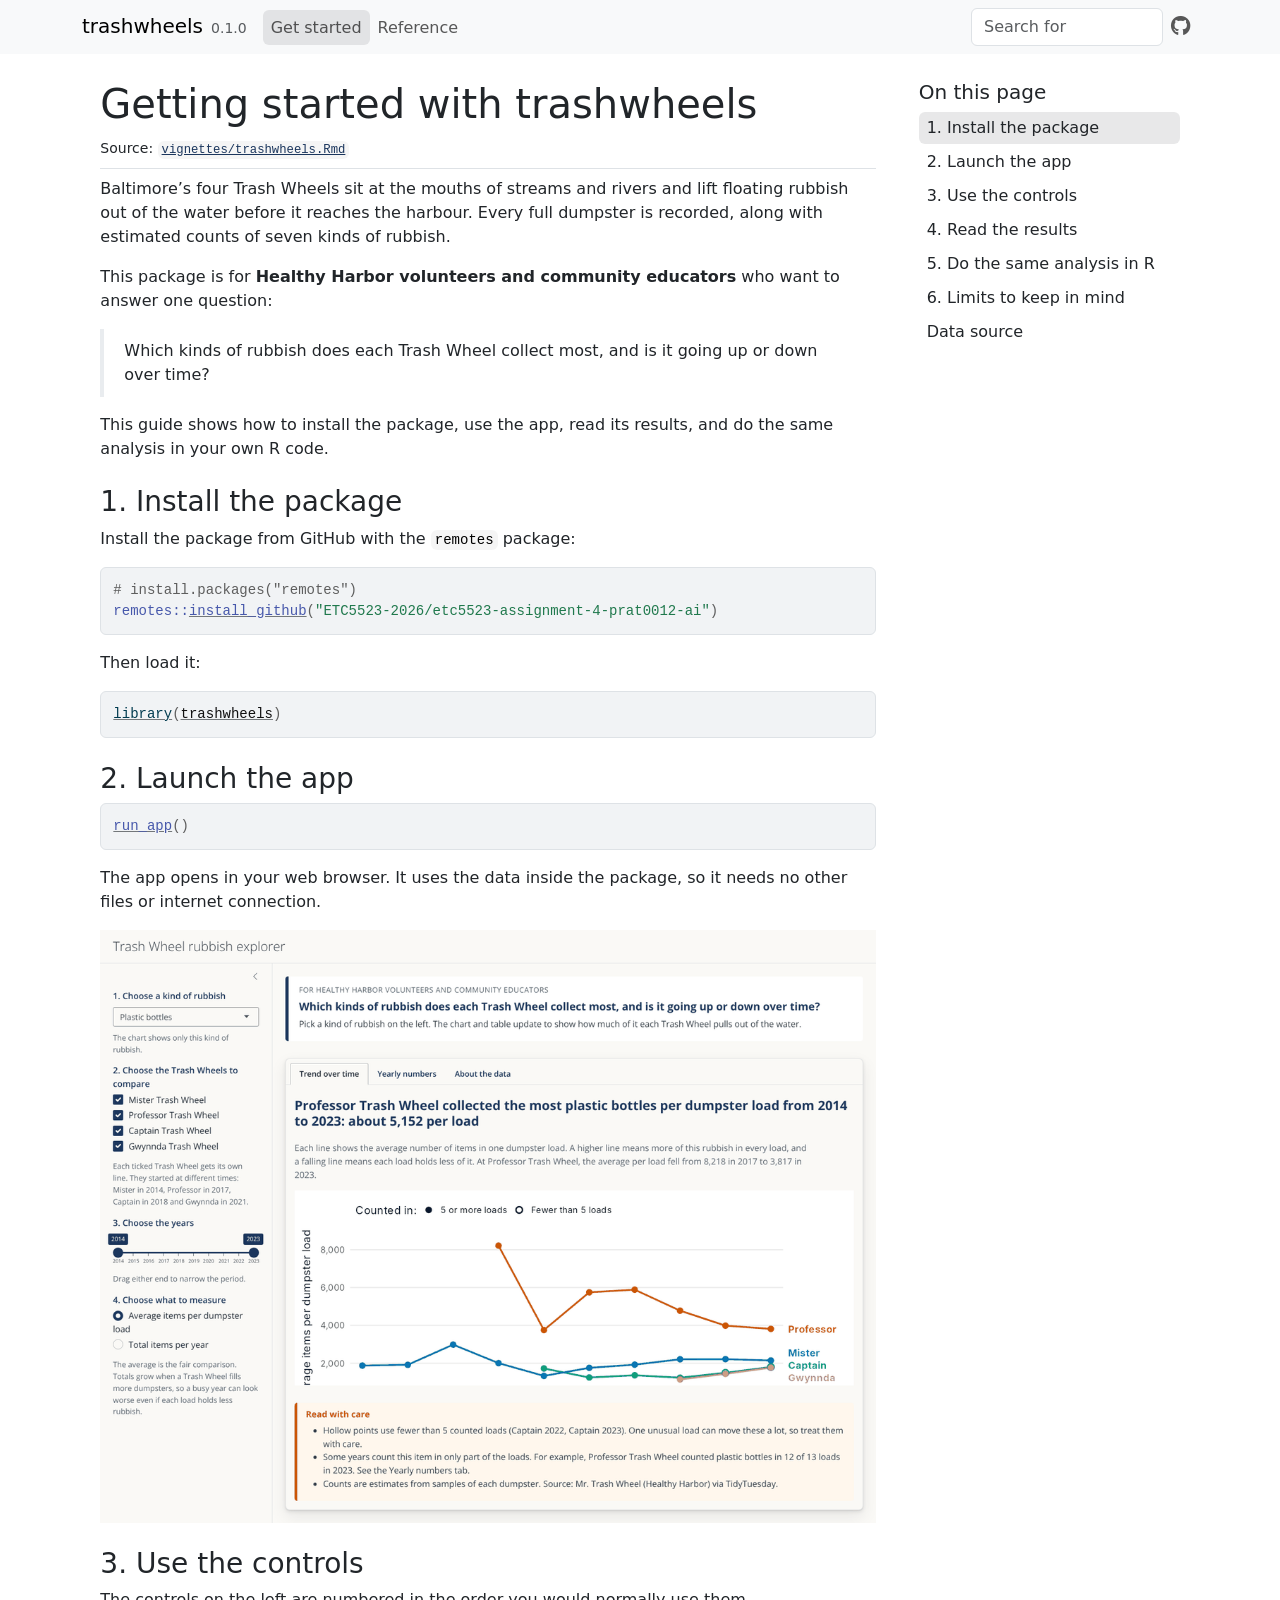
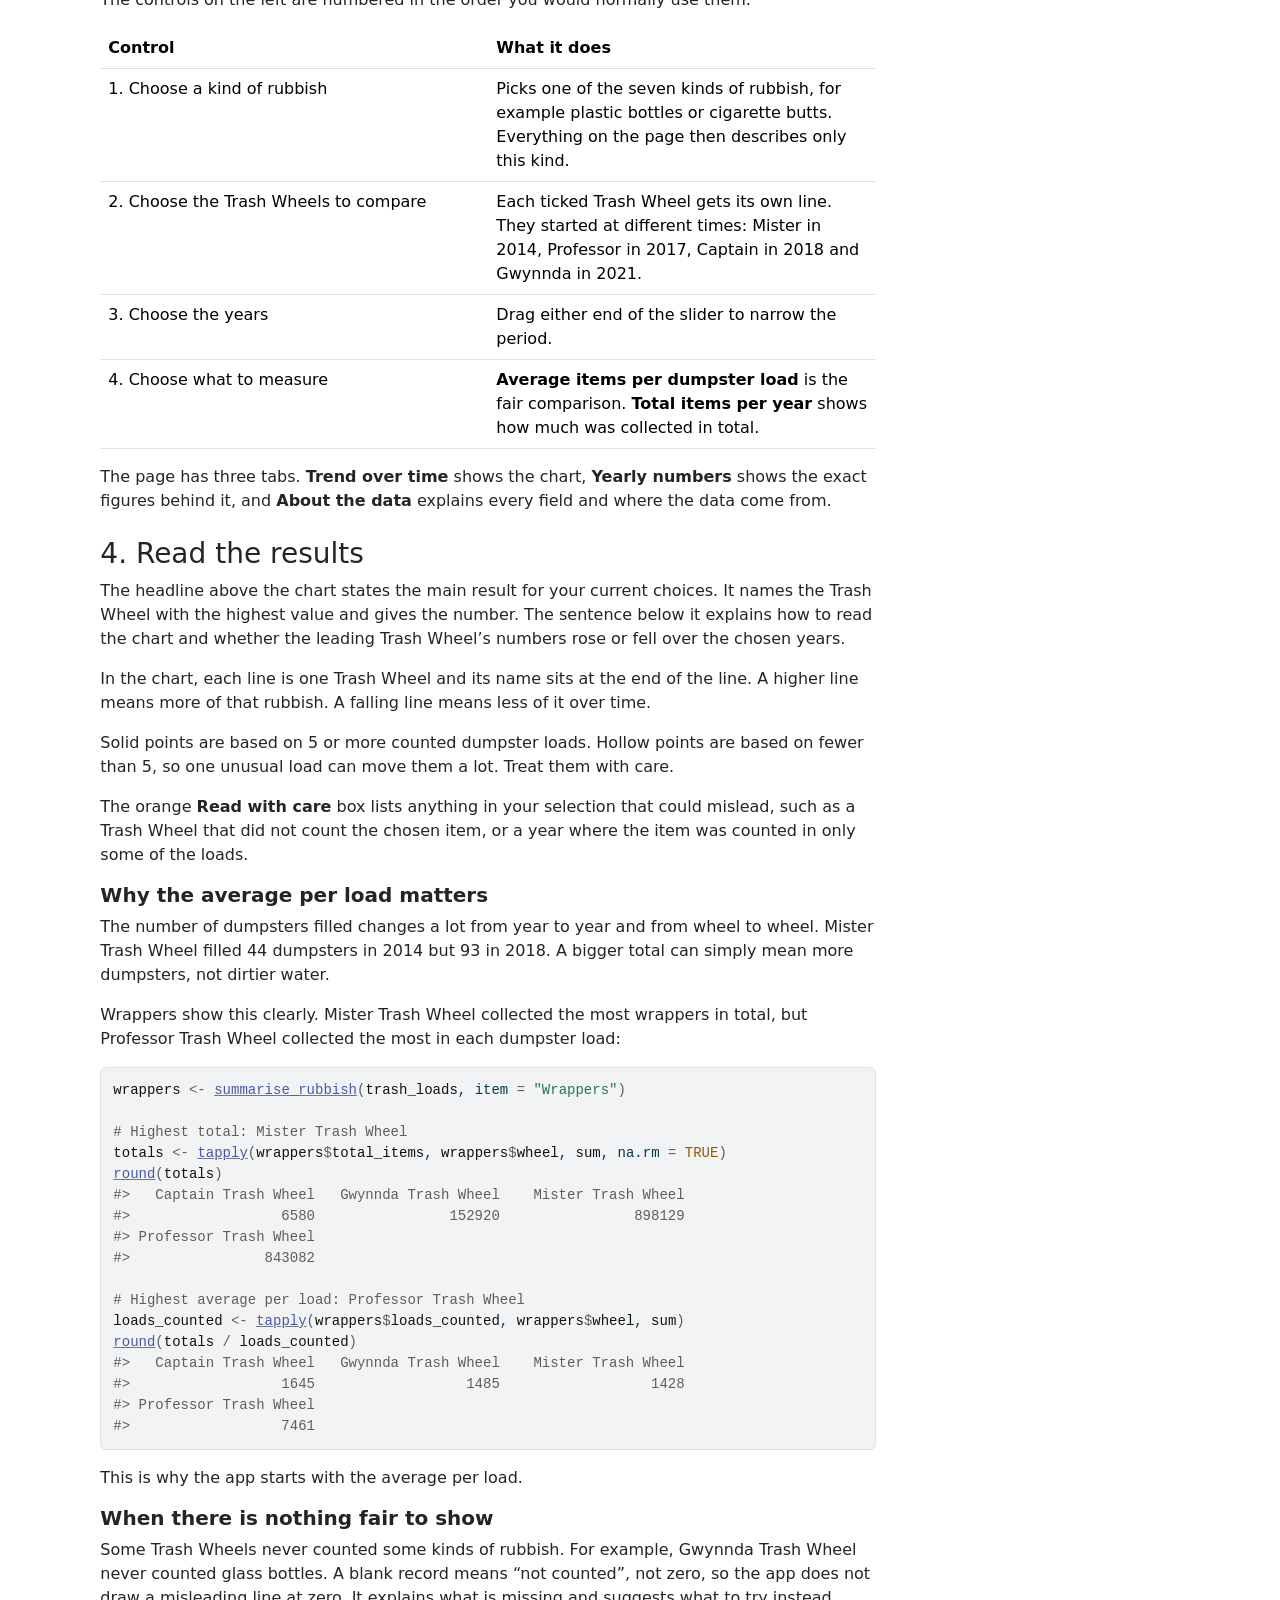
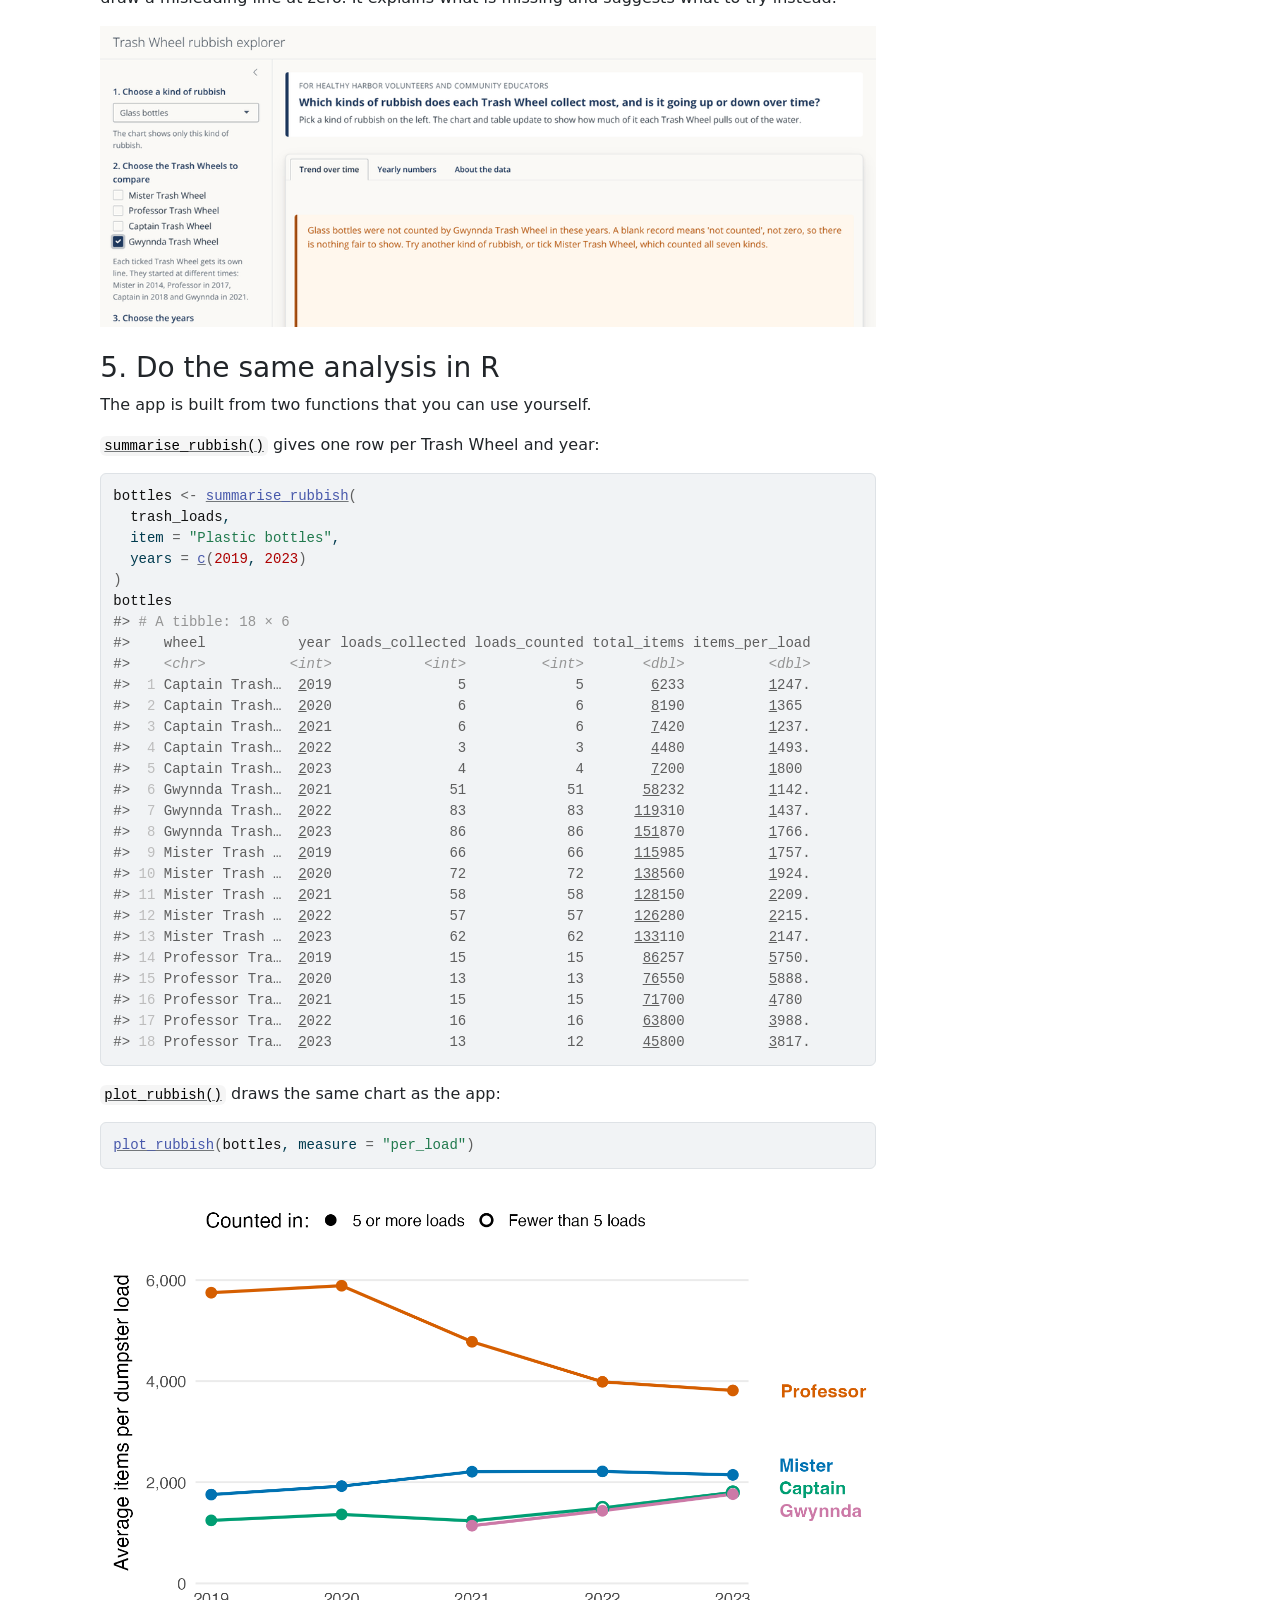
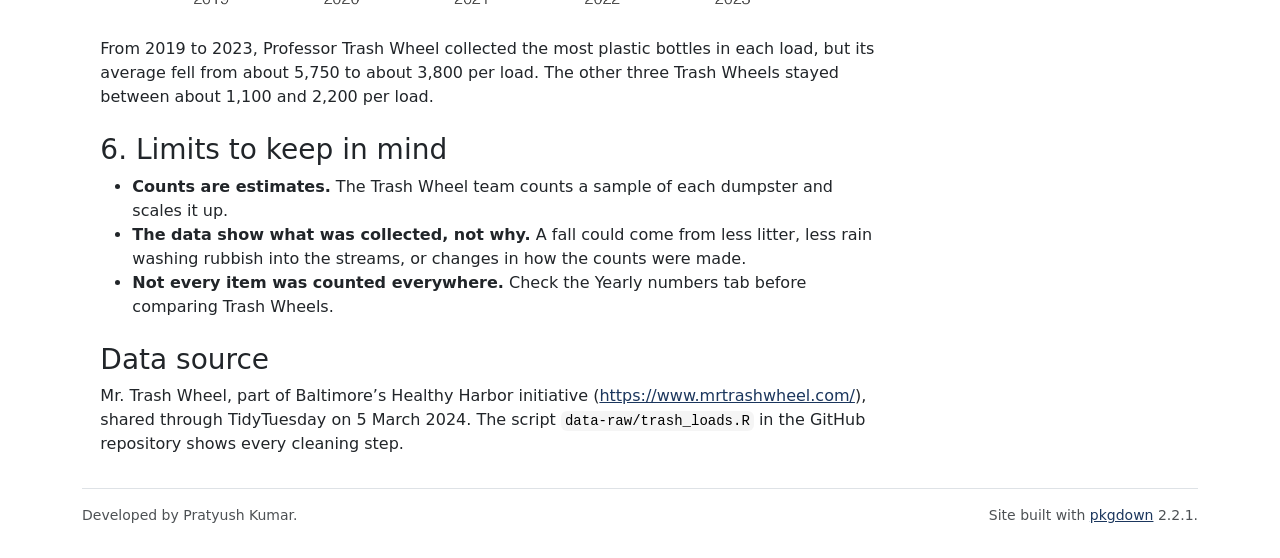
==== docs/articles/trashwheels.html @ 95d3c6bc "Build pkgdown site into docs folder for GitHub Pages" ====
<!DOCTYPE html>
<!-- Generated by pkgdown: do not edit by hand --><html lang="en">
<head>
<meta http-equiv="Content-Type" content="text/html; charset=UTF-8">
<meta charset="utf-8">
<meta http-equiv="X-UA-Compatible" content="IE=edge">
<meta name="viewport" content="width=device-width, initial-scale=1, shrink-to-fit=no">
<title>Getting started with trashwheels • trashwheels</title>
<script src="../deps/jquery-3.6.0/jquery-3.6.0.min.js"></script><meta name="viewport" content="width=device-width, initial-scale=1, shrink-to-fit=no">
<link href="../deps/bootstrap-5.3.8/bootstrap.min.css" rel="stylesheet">
<script src="../deps/bootstrap-5.3.8/bootstrap.bundle.min.js"></script><link href="../deps/font-awesome-6.5.2/css/all.min.css" rel="stylesheet">
<link href="../deps/font-awesome-6.5.2/css/v4-shims.min.css" rel="stylesheet">
<script src="../deps/headroom-0.11.0/headroom.min.js"></script><script src="../deps/headroom-0.11.0/jQuery.headroom.min.js"></script><script src="../deps/bootstrap-toc-1.0.1/bootstrap-toc.min.js"></script><script src="../deps/clipboard.js-2.0.11/clipboard.min.js"></script><script src="../deps/search-1.0.0/autocomplete.jquery.min.js"></script><script src="../deps/search-1.0.0/fuse.min.js"></script><script src="../deps/search-1.0.0/mark.min.js"></script><!-- pkgdown --><script src="../pkgdown.js"></script><meta property="og:title" content="Getting started with trashwheels">
</head>
<body>
    <a href="#main" class="visually-hidden-focusable">Skip to contents</a>


    <nav class="navbar navbar-expand-lg fixed-top bg-light" data-bs-theme="light" aria-label="Site navigation"><div class="container">

    <a class="navbar-brand me-2" href="../index.html">trashwheels</a>

    <small class="nav-text text-muted me-auto" data-bs-toggle="tooltip" data-bs-placement="bottom" title="">0.1.0</small>


    <button class="navbar-toggler" type="button" data-bs-toggle="collapse" data-bs-target="#navbar" aria-controls="navbar" aria-expanded="false" aria-label="Toggle navigation">
      <span class="navbar-toggler-icon"></span>
    </button>

    <div id="navbar" class="collapse navbar-collapse ms-3">
      <ul class="navbar-nav me-auto">
<li class="active nav-item"><a class="nav-link" href="../articles/trashwheels.html">Get started</a></li>
<li class="nav-item"><a class="nav-link" href="../reference/index.html">Reference</a></li>
      </ul>
<ul class="navbar-nav">
<li class="nav-item"><form class="form-inline" role="search">
 <input class="form-control" type="search" name="search-input" id="search-input" autocomplete="off" aria-label="Search site" placeholder="Search for" data-search-index="../search.json">
</form></li>
<li class="nav-item"><a class="external-link nav-link" href="https://github.com/ETC5523-2026/etc5523-assignment-4-prat0012-ai/" aria-label="GitHub"><span class="fa fab fa-github fa-lg"></span></a></li>
      </ul>
</div>


  </div>
</nav><div class="container template-article">




<div class="row">
  <main id="main" class="col-md-9"><div class="page-header">

      <h1>Getting started with trashwheels</h1>
            
      
      <small class="dont-index">Source: <a href="https://github.com/ETC5523-2026/etc5523-assignment-4-prat0012-ai/blob/HEAD/vignettes/trashwheels.Rmd" class="external-link"><code>vignettes/trashwheels.Rmd</code></a></small>
      <div class="d-none name"><code>trashwheels.Rmd</code></div>
    </div>

    
    
<p>Baltimore’s four Trash Wheels sit at the mouths of streams and rivers
and lift floating rubbish out of the water before it reaches the
harbour. Every full dumpster is recorded, along with estimated counts of
seven kinds of rubbish.</p>
<p>This package is for <strong>Healthy Harbor volunteers and community
educators</strong> who want to answer one question:</p>
<blockquote>
<p>Which kinds of rubbish does each Trash Wheel collect most, and is it
going up or down over time?</p>
</blockquote>
<p>This guide shows how to install the package, use the app, read its
results, and do the same analysis in your own R code.</p>
<div class="section level2">
<h2 id="install-the-package">1. Install the package<a class="anchor" aria-label="anchor" href="#install-the-package"></a>
</h2>
<p>Install the package from GitHub with the <code>remotes</code>
package:</p>
<div class="sourceCode" id="cb1"><pre class="downlit sourceCode r">
<code class="sourceCode R"><span><span class="co"># install.packages("remotes")</span></span>
<span><span class="fu">remotes</span><span class="fu">::</span><span class="fu"><a href="https://remotes.r-lib.org/reference/install_github.html" class="external-link">install_github</a></span><span class="op">(</span><span class="st">"ETC5523-2026/etc5523-assignment-4-prat0012-ai"</span><span class="op">)</span></span></code></pre></div>
<p>Then load it:</p>
<div class="sourceCode" id="cb2"><pre class="downlit sourceCode r">
<code class="sourceCode R"><span><span class="kw"><a href="https://rdrr.io/r/base/library.html" class="external-link">library</a></span><span class="op">(</span><span class="va"><a href="https://etc5523-2026.github.io/etc5523-assignment-4-prat0012-ai/">trashwheels</a></span><span class="op">)</span></span></code></pre></div>
</div>
<div class="section level2">
<h2 id="launch-the-app">2. Launch the app<a class="anchor" aria-label="anchor" href="#launch-the-app"></a>
</h2>
<div class="sourceCode" id="cb3"><pre class="downlit sourceCode r">
<code class="sourceCode R"><span><span class="fu"><a href="../reference/run_app.html">run_app</a></span><span class="op">(</span><span class="op">)</span></span></code></pre></div>
<p>The app opens in your web browser. It uses the data inside the
package, so it needs no other files or internet connection.</p>
<p><img src="app-overview.png" class="r-plt" alt="The Trash Wheel rubbish explorer app, with four numbered controls on the left and a line chart of plastic bottles per dumpster load on the right." width="100%"></p>
</div>
<div class="section level2">
<h2 id="use-the-controls">3. Use the controls<a class="anchor" aria-label="anchor" href="#use-the-controls"></a>
</h2>
<p>The controls on the left are numbered in the order you would normally
use them.</p>
<table class="table">
<colgroup>
<col width="50%">
<col width="50%">
</colgroup>
<thead><tr class="header">
<th>Control</th>
<th>What it does</th>
</tr></thead>
<tbody>
<tr class="odd">
<td>1. Choose a kind of rubbish</td>
<td>Picks one of the seven kinds of rubbish, for example plastic bottles
or cigarette butts. Everything on the page then describes only this
kind.</td>
</tr>
<tr class="even">
<td>2. Choose the Trash Wheels to compare</td>
<td>Each ticked Trash Wheel gets its own line. They started at different
times: Mister in 2014, Professor in 2017, Captain in 2018 and Gwynnda in
2021.</td>
</tr>
<tr class="odd">
<td>3. Choose the years</td>
<td>Drag either end of the slider to narrow the period.</td>
</tr>
<tr class="even">
<td>4. Choose what to measure</td>
<td>
<strong>Average items per dumpster load</strong> is the fair
comparison. <strong>Total items per year</strong> shows how much was
collected in total.</td>
</tr>
</tbody>
</table>
<p>The page has three tabs. <strong>Trend over time</strong> shows the
chart, <strong>Yearly numbers</strong> shows the exact figures behind
it, and <strong>About the data</strong> explains every field and where
the data come from.</p>
</div>
<div class="section level2">
<h2 id="read-the-results">4. Read the results<a class="anchor" aria-label="anchor" href="#read-the-results"></a>
</h2>
<p>The headline above the chart states the main result for your current
choices. It names the Trash Wheel with the highest value and gives the
number. The sentence below it explains how to read the chart and whether
the leading Trash Wheel’s numbers rose or fell over the chosen
years.</p>
<p>In the chart, each line is one Trash Wheel and its name sits at the
end of the line. A higher line means more of that rubbish. A falling
line means less of it over time.</p>
<p>Solid points are based on 5 or more counted dumpster loads. Hollow
points are based on fewer than 5, so one unusual load can move them a
lot. Treat them with care.</p>
<p>The orange <strong>Read with care</strong> box lists anything in your
selection that could mislead, such as a Trash Wheel that did not count
the chosen item, or a year where the item was counted in only some of
the loads.</p>
<div class="section level3">
<h3 id="why-the-average-per-load-matters">Why the average per load matters<a class="anchor" aria-label="anchor" href="#why-the-average-per-load-matters"></a>
</h3>
<p>The number of dumpsters filled changes a lot from year to year and
from wheel to wheel. Mister Trash Wheel filled 44 dumpsters in 2014 but
93 in 2018. A bigger total can simply mean more dumpsters, not dirtier
water.</p>
<p>Wrappers show this clearly. Mister Trash Wheel collected the most
wrappers in total, but Professor Trash Wheel collected the most in each
dumpster load:</p>
<div class="sourceCode" id="cb4"><pre class="downlit sourceCode r">
<code class="sourceCode R"><span><span class="va">wrappers</span> <span class="op">&lt;-</span> <span class="fu"><a href="../reference/summarise_rubbish.html">summarise_rubbish</a></span><span class="op">(</span><span class="va">trash_loads</span>, item <span class="op">=</span> <span class="st">"Wrappers"</span><span class="op">)</span></span>
<span></span>
<span><span class="co"># Highest total: Mister Trash Wheel</span></span>
<span><span class="va">totals</span> <span class="op">&lt;-</span> <span class="fu"><a href="https://rdrr.io/r/base/tapply.html" class="external-link">tapply</a></span><span class="op">(</span><span class="va">wrappers</span><span class="op">$</span><span class="va">total_items</span>, <span class="va">wrappers</span><span class="op">$</span><span class="va">wheel</span>, <span class="va">sum</span>, na.rm <span class="op">=</span> <span class="cn">TRUE</span><span class="op">)</span></span>
<span><span class="fu"><a href="https://rdrr.io/r/base/Round.html" class="external-link">round</a></span><span class="op">(</span><span class="va">totals</span><span class="op">)</span></span>
<span><span class="co">#&gt;   Captain Trash Wheel   Gwynnda Trash Wheel    Mister Trash Wheel </span></span>
<span><span class="co">#&gt;                  6580                152920                898129 </span></span>
<span><span class="co">#&gt; Professor Trash Wheel </span></span>
<span><span class="co">#&gt;                843082</span></span>
<span></span>
<span><span class="co"># Highest average per load: Professor Trash Wheel</span></span>
<span><span class="va">loads_counted</span> <span class="op">&lt;-</span> <span class="fu"><a href="https://rdrr.io/r/base/tapply.html" class="external-link">tapply</a></span><span class="op">(</span><span class="va">wrappers</span><span class="op">$</span><span class="va">loads_counted</span>, <span class="va">wrappers</span><span class="op">$</span><span class="va">wheel</span>, <span class="va">sum</span><span class="op">)</span></span>
<span><span class="fu"><a href="https://rdrr.io/r/base/Round.html" class="external-link">round</a></span><span class="op">(</span><span class="va">totals</span> <span class="op">/</span> <span class="va">loads_counted</span><span class="op">)</span></span>
<span><span class="co">#&gt;   Captain Trash Wheel   Gwynnda Trash Wheel    Mister Trash Wheel </span></span>
<span><span class="co">#&gt;                  1645                  1485                  1428 </span></span>
<span><span class="co">#&gt; Professor Trash Wheel </span></span>
<span><span class="co">#&gt;                  7461</span></span></code></pre></div>
<p>This is why the app starts with the average per load.</p>
</div>
<div class="section level3">
<h3 id="when-there-is-nothing-fair-to-show">When there is nothing fair to show<a class="anchor" aria-label="anchor" href="#when-there-is-nothing-fair-to-show"></a>
</h3>
<p>Some Trash Wheels never counted some kinds of rubbish. For example,
Gwynnda Trash Wheel never counted glass bottles. A blank record means
“not counted”, not zero, so the app does not draw a misleading line at
zero. It explains what is missing and suggests what to try instead.</p>
<p><img src="app-not-counted.png" class="r-plt" alt="The app showing an orange message that glass bottles were not counted by Gwynnda Trash Wheel, with a suggestion to try another kind of rubbish." width="100%"></p>
</div>
</div>
<div class="section level2">
<h2 id="do-the-same-analysis-in-r">5. Do the same analysis in R<a class="anchor" aria-label="anchor" href="#do-the-same-analysis-in-r"></a>
</h2>
<p>The app is built from two functions that you can use yourself.</p>
<p><code><a href="../reference/summarise_rubbish.html">summarise_rubbish()</a></code> gives one row per Trash Wheel and
year:</p>
<div class="sourceCode" id="cb5"><pre class="downlit sourceCode r">
<code class="sourceCode R"><span><span class="va">bottles</span> <span class="op">&lt;-</span> <span class="fu"><a href="../reference/summarise_rubbish.html">summarise_rubbish</a></span><span class="op">(</span></span>
<span>  <span class="va">trash_loads</span>,</span>
<span>  item <span class="op">=</span> <span class="st">"Plastic bottles"</span>,</span>
<span>  years <span class="op">=</span> <span class="fu"><a href="https://rdrr.io/r/base/c.html" class="external-link">c</a></span><span class="op">(</span><span class="fl">2019</span>, <span class="fl">2023</span><span class="op">)</span></span>
<span><span class="op">)</span></span>
<span><span class="va">bottles</span></span>
<span><span class="co">#&gt; <span style="color: #949494;"># A tibble: 18 × 6</span></span></span>
<span><span class="co">#&gt;    wheel           year loads_collected loads_counted total_items items_per_load</span></span>
<span><span class="co">#&gt;    <span style="color: #949494; font-style: italic;">&lt;chr&gt;</span>          <span style="color: #949494; font-style: italic;">&lt;int&gt;</span>           <span style="color: #949494; font-style: italic;">&lt;int&gt;</span>         <span style="color: #949494; font-style: italic;">&lt;int&gt;</span>       <span style="color: #949494; font-style: italic;">&lt;dbl&gt;</span>          <span style="color: #949494; font-style: italic;">&lt;dbl&gt;</span></span></span>
<span><span class="co">#&gt; <span style="color: #BCBCBC;"> 1</span> Captain Trash…  <span style="text-decoration: underline;">2</span>019               5             5        <span style="text-decoration: underline;">6</span>233          <span style="text-decoration: underline;">1</span>247.</span></span>
<span><span class="co">#&gt; <span style="color: #BCBCBC;"> 2</span> Captain Trash…  <span style="text-decoration: underline;">2</span>020               6             6        <span style="text-decoration: underline;">8</span>190          <span style="text-decoration: underline;">1</span>365 </span></span>
<span><span class="co">#&gt; <span style="color: #BCBCBC;"> 3</span> Captain Trash…  <span style="text-decoration: underline;">2</span>021               6             6        <span style="text-decoration: underline;">7</span>420          <span style="text-decoration: underline;">1</span>237.</span></span>
<span><span class="co">#&gt; <span style="color: #BCBCBC;"> 4</span> Captain Trash…  <span style="text-decoration: underline;">2</span>022               3             3        <span style="text-decoration: underline;">4</span>480          <span style="text-decoration: underline;">1</span>493.</span></span>
<span><span class="co">#&gt; <span style="color: #BCBCBC;"> 5</span> Captain Trash…  <span style="text-decoration: underline;">2</span>023               4             4        <span style="text-decoration: underline;">7</span>200          <span style="text-decoration: underline;">1</span>800 </span></span>
<span><span class="co">#&gt; <span style="color: #BCBCBC;"> 6</span> Gwynnda Trash…  <span style="text-decoration: underline;">2</span>021              51            51       <span style="text-decoration: underline;">58</span>232          <span style="text-decoration: underline;">1</span>142.</span></span>
<span><span class="co">#&gt; <span style="color: #BCBCBC;"> 7</span> Gwynnda Trash…  <span style="text-decoration: underline;">2</span>022              83            83      <span style="text-decoration: underline;">119</span>310          <span style="text-decoration: underline;">1</span>437.</span></span>
<span><span class="co">#&gt; <span style="color: #BCBCBC;"> 8</span> Gwynnda Trash…  <span style="text-decoration: underline;">2</span>023              86            86      <span style="text-decoration: underline;">151</span>870          <span style="text-decoration: underline;">1</span>766.</span></span>
<span><span class="co">#&gt; <span style="color: #BCBCBC;"> 9</span> Mister Trash …  <span style="text-decoration: underline;">2</span>019              66            66      <span style="text-decoration: underline;">115</span>985          <span style="text-decoration: underline;">1</span>757.</span></span>
<span><span class="co">#&gt; <span style="color: #BCBCBC;">10</span> Mister Trash …  <span style="text-decoration: underline;">2</span>020              72            72      <span style="text-decoration: underline;">138</span>560          <span style="text-decoration: underline;">1</span>924.</span></span>
<span><span class="co">#&gt; <span style="color: #BCBCBC;">11</span> Mister Trash …  <span style="text-decoration: underline;">2</span>021              58            58      <span style="text-decoration: underline;">128</span>150          <span style="text-decoration: underline;">2</span>209.</span></span>
<span><span class="co">#&gt; <span style="color: #BCBCBC;">12</span> Mister Trash …  <span style="text-decoration: underline;">2</span>022              57            57      <span style="text-decoration: underline;">126</span>280          <span style="text-decoration: underline;">2</span>215.</span></span>
<span><span class="co">#&gt; <span style="color: #BCBCBC;">13</span> Mister Trash …  <span style="text-decoration: underline;">2</span>023              62            62      <span style="text-decoration: underline;">133</span>110          <span style="text-decoration: underline;">2</span>147.</span></span>
<span><span class="co">#&gt; <span style="color: #BCBCBC;">14</span> Professor Tra…  <span style="text-decoration: underline;">2</span>019              15            15       <span style="text-decoration: underline;">86</span>257          <span style="text-decoration: underline;">5</span>750.</span></span>
<span><span class="co">#&gt; <span style="color: #BCBCBC;">15</span> Professor Tra…  <span style="text-decoration: underline;">2</span>020              13            13       <span style="text-decoration: underline;">76</span>550          <span style="text-decoration: underline;">5</span>888.</span></span>
<span><span class="co">#&gt; <span style="color: #BCBCBC;">16</span> Professor Tra…  <span style="text-decoration: underline;">2</span>021              15            15       <span style="text-decoration: underline;">71</span>700          <span style="text-decoration: underline;">4</span>780 </span></span>
<span><span class="co">#&gt; <span style="color: #BCBCBC;">17</span> Professor Tra…  <span style="text-decoration: underline;">2</span>022              16            16       <span style="text-decoration: underline;">63</span>800          <span style="text-decoration: underline;">3</span>988.</span></span>
<span><span class="co">#&gt; <span style="color: #BCBCBC;">18</span> Professor Tra…  <span style="text-decoration: underline;">2</span>023              13            12       <span style="text-decoration: underline;">45</span>800          <span style="text-decoration: underline;">3</span>817.</span></span></code></pre></div>
<p><code><a href="../reference/plot_rubbish.html">plot_rubbish()</a></code> draws the same chart as the app:</p>
<div class="sourceCode" id="cb6"><pre class="downlit sourceCode r">
<code class="sourceCode R"><span><span class="fu"><a href="../reference/plot_rubbish.html">plot_rubbish</a></span><span class="op">(</span><span class="va">bottles</span>, measure <span class="op">=</span> <span class="st">"per_load"</span><span class="op">)</span></span></code></pre></div>
<p><img src="trashwheels_files/figure-html/unnamed-chunk-9-1.png" class="r-plt" alt="Line chart of average plastic bottles per dumpster load from 2019 to 2023. Professor Trash Wheel is highest but falling, from about 5,750 to 3,800 per load." width="100%"></p>
<p>From 2019 to 2023, Professor Trash Wheel collected the most plastic
bottles in each load, but its average fell from about 5,750 to about
3,800 per load. The other three Trash Wheels stayed between about 1,100
and 2,200 per load.</p>
</div>
<div class="section level2">
<h2 id="limits-to-keep-in-mind">6. Limits to keep in mind<a class="anchor" aria-label="anchor" href="#limits-to-keep-in-mind"></a>
</h2>
<ul>
<li>
<strong>Counts are estimates.</strong> The Trash Wheel team counts a
sample of each dumpster and scales it up.</li>
<li>
<strong>The data show what was collected, not why.</strong> A fall
could come from less litter, less rain washing rubbish into the streams,
or changes in how the counts were made.</li>
<li>
<strong>Not every item was counted everywhere.</strong> Check the
Yearly numbers tab before comparing Trash Wheels.</li>
</ul>
</div>
<div class="section level2">
<h2 id="data-source">Data source<a class="anchor" aria-label="anchor" href="#data-source"></a>
</h2>
<p>Mr. Trash Wheel, part of Baltimore’s Healthy Harbor initiative (<a href="https://www.mrtrashwheel.com/" class="external-link uri">https://www.mrtrashwheel.com/</a>), shared through
TidyTuesday on 5 March 2024. The script
<code>data-raw/trash_loads.R</code> in the GitHub repository shows every
cleaning step.</p>
</div>
  </main><aside class="col-md-3"><nav id="toc" aria-label="Table of contents"><h2>On this page</h2>
    </nav></aside>
</div>



    <footer><div class="pkgdown-footer-left">
  <p>Developed by Pratyush Kumar.</p>
</div>

<div class="pkgdown-footer-right">
  <p>Site built with <a href="https://pkgdown.r-lib.org/" class="external-link">pkgdown</a> 2.2.1.</p>
</div>

    </footer>
</div>





  </body>
</html>
---- docs/deps/font-awesome-6.5.2/css/v4-shims.min.css ----
/*!
 * Font Awesome Free 6.5.2 by @fontawesome - https://fontawesome.com
 * License - https://fontawesome.com/license/free (Icons: CC BY 4.0, Fonts: SIL OFL 1.1, Code: MIT License)
 * Copyright 2024 Fonticons, Inc.
 */
.fa.fa-glass:before{content:"\f000"}.fa.fa-envelope-o{font-family:"Font Awesome 6 Free";font-weight:400}.fa.fa-envelope-o:before{content:"\f0e0"}.fa.fa-star-o{font-family:"Font Awesome 6 Free";font-weight:400}.fa.fa-star-o:before{content:"\f005"}.fa.fa-close:before,.fa.fa-remove:before{content:"\f00d"}.fa.fa-gear:before{content:"\f013"}.fa.fa-trash-o{font-family:"Font Awesome 6 Free";font-weight:400}.fa.fa-trash-o:before{content:"\f2ed"}.fa.fa-home:before{content:"\f015"}.fa.fa-file-o{font-family:"Font Awesome 6 Free";font-weight:400}.fa.fa-file-o:before{content:"\f15b"}.fa.fa-clock-o{font-family:"Font Awesome 6 Free";font-weight:400}.fa.fa-clock-o:before{content:"\f017"}.fa.fa-arrow-circle-o-down{font-family:"Font Awesome 6 Free";font-weight:400}.fa.fa-arrow-circle-o-down:before{content:"\f358"}.fa.fa-arrow-circle-o-up{font-family:"Font Awesome 6 Free";font-weight:400}.fa.fa-arrow-circle-o-up:before{content:"\f35b"}.fa.fa-play-circle-o{font-family:"Font Awesome 6 Free";font-weight:400}.fa.fa-play-circle-o:before{content:"\f144"}.fa.fa-repeat:before,.fa.fa-rotate-right:before{content:"\f01e"}.fa.fa-refresh:before{content:"\f021"}.fa.fa-list-alt{font-family:"Font Awesome 6 Free";font-weight:400}.fa.fa-list-alt:before{content:"\f022"}.fa.fa-dedent:before{content:"\f03b"}.fa.fa-video-camera:before{content:"\f03d"}.fa.fa-picture-o{font-family:"Font Awesome 6 Free";font-weight:400}.fa.fa-picture-o:before{content:"\f03e"}.fa.fa-photo{font-family:"Font Awesome 6 Free";font-weight:400}.fa.fa-photo:before{content:"\f03e"}.fa.fa-image{font-family:"Font Awesome 6 Free";font-weight:400}.fa.fa-image:before{content:"\f03e"}.fa.fa-map-marker:before{content:"\f3c5"}.fa.fa-pencil-square-o{font-family:"Font Awesome 6 Free";font-weight:400}.fa.fa-pencil-square-o:before{content:"\f044"}.fa.fa-edit{font-family:"Font Awesome 6 Free";font-weight:400}.fa.fa-edit:before{content:"\f044"}.fa.fa-share-square-o:before{content:"\f14d"}.fa.fa-check-square-o{font-family:"Font Awesome 6 Free";font-weight:400}.fa.fa-check-square-o:before{content:"\f14a"}.fa.fa-arrows:before{content:"\f0b2"}.fa.fa-times-circle-o{font-family:"Font Awesome 6 Free";font-weight:400}.fa.fa-times-circle-o:before{content:"\f057"}.fa.fa-check-circle-o{font-family:"Font Awesome 6 Free";font-weight:400}.fa.fa-check-circle-o:before{content:"\f058"}.fa.fa-mail-forward:before{content:"\f064"}.fa.fa-expand:before{content:"\f424"}.fa.fa-compress:before{content:"\f422"}.fa.fa-eye,.fa.fa-eye-slash{font-family:"Font Awesome 6 Free";font-weight:400}.fa.fa-warning:before{content:"\f071"}.fa.fa-calendar:before{content:"\f073"}.fa.fa-arrows-v:before{content:"\f338"}.fa.fa-arrows-h:before{content:"\f337"}.fa.fa-bar-chart-o:before,.fa.fa-bar-chart:before{content:"\e0e3"}.fa.fa-twitter-square{font-family:"Font Awesome 6 Brands";font-weight:400}.fa.fa-twitter-square:before{content:"\f081"}.fa.fa-facebook-square{font-family:"Font Awesome 6 Brands";font-weight:400}.fa.fa-facebook-square:before{content:"\f082"}.fa.fa-gears:before{content:"\f085"}.fa.fa-thumbs-o-up{font-family:"Font Awesome 6 Free";font-weight:400}.fa.fa-thumbs-o-up:before{content:"\f164"}.fa.fa-thumbs-o-down{font-family:"Font Awesome 6 Free";font-weight:400}.fa.fa-thumbs-o-down:before{content:"\f165"}.fa.fa-heart-o{font-family:"Font Awesome 6 Free";font-weight:400}.fa.fa-heart-o:before{content:"\f004"}.fa.fa-sign-out:before{content:"\f2f5"}.fa.fa-linkedin-square{font-family:"Font Awesome 6 Brands";font-weight:400}.fa.fa-linkedin-square:before{content:"\f08c"}.fa.fa-thumb-tack:before{content:"\f08d"}.fa.fa-external-link:before{content:"\f35d"}.fa.fa-sign-in:before{content:"\f2f6"}.fa.fa-github-square{font-family:"Font Awesome 6 Brands";font-weight:400}.fa.fa-github-square:before{content:"\f092"}.fa.fa-lemon-o{font-family:"Font Awesome 6 Free";font-weight:400}.fa.fa-lemon-o:before{content:"\f094"}.fa.fa-square-o{font-family:"Font Awesome 6 Free";font-weight:400}.fa.fa-square-o:before{content:"\f0c8"}.fa.fa-bookmark-o{font-family:"Font Awesome 6 Free";font-weight:400}.fa.fa-bookmark-o:before{content:"\f02e"}.fa.fa-facebook,.fa.fa-twitter{font-family:"Font Awesome 6 Brands";font-weight:400}.fa.fa-facebook:before{content:"\f39e"}.fa.fa-facebook-f{font-family:"Font Awesome 6 Brands";font-weight:400}.fa.fa-facebook-f:before{content:"\f39e"}.fa.fa-github{font-family:"Font Awesome 6 Brands";font-weight:400}.fa.fa-credit-card{font-family:"Font Awesome 6 Free";font-weight:400}.fa.fa-feed:before{content:"\f09e"}.fa.fa-hdd-o{font-family:"Font Awesome 6 Free";font-weight:400}.fa.fa-hdd-o:before{content:"\f0a0"}.fa.fa-hand-o-right{font-family:"Font Awesome 6 Free";font-weight:400}.fa.fa-hand-o-right:before{content:"\f0a4"}.fa.fa-hand-o-left{font-family:"Font Awesome 6 Free";font-weight:400}.fa.fa-hand-o-left:before{content:"\f0a5"}.fa.fa-hand-o-up{font-family:"Font Awesome 6 Free";font-weight:400}.fa.fa-hand-o-up:before{content:"\f0a6"}.fa.fa-hand-o-down{font-family:"Font Awesome 6 Free";font-weight:400}.fa.fa-hand-o-down:before{content:"\f0a7"}.fa.fa-globe:before{content:"\f57d"}.fa.fa-tasks:before{content:"\f828"}.fa.fa-arrows-alt:before{content:"\f31e"}.fa.fa-group:before{content:"\f0c0"}.fa.fa-chain:before{content:"\f0c1"}.fa.fa-cut:before{content:"\f0c4"}.fa.fa-files-o{font-family:"Font Awesome 6 Free";font-weight:400}.fa.fa-files-o:before{content:"\f0c5"}.fa.fa-floppy-o{font-family:"Font Awesome 6 Free";font-weight:400}.fa.fa-floppy-o:before{content:"\f0c7"}.fa.fa-save{font-family:"Font Awesome 6 Free";font-weight:400}.fa.fa-save:before{content:"\f0c7"}.fa.fa-navicon:before,.fa.fa-reorder:before{content:"\f0c9"}.fa.fa-magic:before{content:"\e2ca"}.fa.fa-pinterest,.fa.fa-pinterest-square{font-family:"Font Awesome 6 Brands";font-weight:400}.fa.fa-pinterest-square:before{content:"\f0d3"}.fa.fa-google-plus-square{font-family:"Font Awesome 6 Brands";font-weight:400}.fa.fa-google-plus-square:before{content:"\f0d4"}.fa.fa-google-plus{font-family:"Font Awesome 6 Brands";font-weight:400}.fa.fa-google-plus:before{content:"\f0d5"}.fa.fa-money:before{content:"\f3d1"}.fa.fa-unsorted:before{content:"\f0dc"}.fa.fa-sort-desc:before{content:"\f0dd"}.fa.fa-sort-asc:before{content:"\f0de"}.fa.fa-linkedin{font-family:"Font Awesome 6 Brands";font-weight:400}.fa.fa-linkedin:before{content:"\f0e1"}.fa.fa-rotate-left:before{content:"\f0e2"}.fa.fa-legal:before{content:"\f0e3"}.fa.fa-dashboard:before,.fa.fa-tachometer:before{content:"\f625"}.fa.fa-comment-o{font-family:"Font Awesome 6 Free";font-weight:400}.fa.fa-comment-o:before{content:"\f075"}.fa.fa-comments-o{font-family:"Font Awesome 6 Free";font-weight:400}.fa.fa-comments-o:before{content:"\f086"}.fa.fa-flash:before{content:"\f0e7"}.fa.fa-clipboard:before{content:"\f0ea"}.fa.fa-lightbulb-o{font-family:"Font Awesome 6 Free";font-weight:400}.fa.fa-lightbulb-o:before{content:"\f0eb"}.fa.fa-exchange:before{content:"\f362"}.fa.fa-cloud-download:before{content:"\f0ed"}.fa.fa-cloud-upload:before{content:"\f0ee"}.fa.fa-bell-o{font-family:"Font Awesome 6 Free";font-weight:400}.fa.fa-bell-o:before{content:"\f0f3"}.fa.fa-cutlery:before{content:"\f2e7"}.fa.fa-file-text-o{font-family:"Font Awesome 6 Free";font-weight:400}.fa.fa-file-text-o:before{content:"\f15c"}.fa.fa-building-o{font-family:"Font Awesome 6 Free";font-weight:400}.fa.fa-building-o:before{content:"\f1ad"}.fa.fa-hospital-o{font-family:"Font Awesome 6 Free";font-weight:400}.fa.fa-hospital-o:before{content:"\f0f8"}.fa.fa-tablet:before{content:"\f3fa"}.fa.fa-mobile-phone:before,.fa.fa-mobile:before{content:"\f3cd"}.fa.fa-circle-o{font-family:"Font Awesome 6 Free";font-weight:400}.fa.fa-circle-o:before{content:"\f111"}.fa.fa-mail-reply:before{content:"\f3e5"}.fa.fa-github-alt{font-family:"Font Awesome 6 Brands";font-weight:400}.fa.fa-folder-o{font-family:"Font Awesome 6 Free";font-weight:400}.fa.fa-folder-o:before{content:"\f07b"}.fa.fa-folder-open-o{font-family:"Font Awesome 6 Free";font-weight:400}.fa.fa-folder-open-o:before{content:"\f07c"}.fa.fa-smile-o{font-family:"Font Awesome 6 Free";font-weight:400}.fa.fa-smile-o:before{content:"\f118"}.fa.fa-frown-o{font-family:"Font Awesome 6 Free";font-weight:400}.fa.fa-frown-o:before{content:"\f119"}.fa.fa-meh-o{font-family:"Font Awesome 6 Free";font-weight:400}.fa.fa-meh-o:before{content:"\f11a"}.fa.fa-keyboard-o{font-family:"Font Awesome 6 Free";font-weight:400}.fa.fa-keyboard-o:before{content:"\f11c"}.fa.fa-flag-o{font-family:"Font Awesome 6 Free";font-weight:400}.fa.fa-flag-o:before{content:"\f024"}.fa.fa-mail-reply-all:before{content:"\f122"}.fa.fa-star-half-o{font-family:"Font Awesome 6 Free";font-weight:400}.fa.fa-star-half-o:before{content:"\f5c0"}.fa.fa-star-half-empty{font-family:"Font Awesome 6 Free";font-weight:400}.fa.fa-star-half-empty:before{content:"\f5c0"}.fa.fa-star-half-full{font-family:"Font Awesome 6 Free";font-weight:400}.fa.fa-star-half-full:before{content:"\f5c0"}.fa.fa-code-fork:before{content:"\f126"}.fa.fa-chain-broken:before,.fa.fa-unlink:before{content:"\f127"}.fa.fa-calendar-o{font-family:"Font Awesome 6 Free";font-weight:400}.fa.fa-calendar-o:before{content:"\f133"}.fa.fa-css3,.fa.fa-html5,.fa.fa-maxcdn{font-family:"Font Awesome 6 Brands";font-weight:400}.fa.fa-unlock-alt:before{content:"\f09c"}.fa.fa-minus-square-o{font-family:"Font Awesome 6 Free";font-weight:400}.fa.fa-minus-square-o:before{content:"\f146"}.fa.fa-level-up:before{content:"\f3bf"}.fa.fa-level-down:before{content:"\f3be"}.fa.fa-pencil-square:before{content:"\f14b"}.fa.fa-external-link-square:before{content:"\f360"}.fa.fa-compass{font-family:"Font Awesome 6 Free";font-weight:400}.fa.fa-caret-square-o-down{font-family:"Font Awesome 6 Free";font-weight:400}.fa.fa-caret-square-o-down:before{content:"\f150"}.fa.fa-toggle-down{font-family:"Font Awesome 6 Free";font-weight:400}.fa.fa-toggle-down:before{content:"\f150"}.fa.fa-caret-square-o-up{font-family:"Font Awesome 6 Free";font-weight:400}.fa.fa-caret-square-o-up:before{content:"\f151"}.fa.fa-toggle-up{font-family:"Font Awesome 6 Free";font-weight:400}.fa.fa-toggle-up:before{content:"\f151"}.fa.fa-caret-square-o-right{font-family:"Font Awesome 6 Free";font-weight:400}.fa.fa-caret-square-o-right:before{content:"\f152"}.fa.fa-toggle-right{font-family:"Font Awesome 6 Free";font-weight:400}.fa.fa-toggle-right:before{content:"\f152"}.fa.fa-eur:before,.fa.fa-euro:before{content:"\f153"}.fa.fa-gbp:before{content:"\f154"}.fa.fa-dollar:before,.fa.fa-usd:before{content:"\24"}.fa.fa-inr:before,.fa.fa-rupee:before{content:"\e1bc"}.fa.fa-cny:before,.fa.fa-jpy:before,.fa.fa-rmb:before,.fa.fa-yen:before{content:"\f157"}.fa.fa-rouble:before,.fa.fa-rub:before,.fa.fa-ruble:before{content:"\f158"}.fa.fa-krw:before,.fa.fa-won:before{content:"\f159"}.fa.fa-bitcoin,.fa.fa-btc{font-family:"Font Awesome 6 Brands";font-weight:400}.fa.fa-bitcoin:before{content:"\f15a"}.fa.fa-file-text:before{content:"\f15c"}.fa.fa-sort-alpha-asc:before{content:"\f15d"}.fa.fa-sort-alpha-desc:before{content:"\f881"}.fa.fa-sort-amount-asc:before{content:"\f884"}.fa.fa-sort-amount-desc:before{content:"\f160"}.fa.fa-sort-numeric-asc:before{content:"\f162"}.fa.fa-sort-numeric-desc:before{content:"\f886"}.fa.fa-youtube-square{font-family:"Font Awesome 6 Brands";font-weight:400}.fa.fa-youtube-square:before{content:"\f431"}.fa.fa-xing,.fa.fa-xing-square,.fa.fa-youtube{font-family:"Font Awesome 6 Brands";font-weight:400}.fa.fa-xing-square:before{content:"\f169"}.fa.fa-youtube-play{font-family:"Font Awesome 6 Brands";font-weight:400}.fa.fa-youtube-play:before{content:"\f167"}.fa.fa-adn,.fa.fa-bitbucket,.fa.fa-bitbucket-square,.fa.fa-dropbox,.fa.fa-flickr,.fa.fa-instagram,.fa.fa-stack-overflow{font-family:"Font Awesome 6 Brands";font-weight:400}.fa.fa-bitbucket-square:before{content:"\f171"}.fa.fa-tumblr,.fa.fa-tumblr-square{font-family:"Font Awesome 6 Brands";font-weight:400}.fa.fa-tumblr-square:before{content:"\f174"}.fa.fa-long-arrow-down:before{content:"\f309"}.fa.fa-long-arrow-up:before{content:"\f30c"}.fa.fa-long-arrow-left:before{content:"\f30a"}.fa.fa-long-arrow-right:before{content:"\f30b"}.fa.fa-android,.fa.fa-apple,.fa.fa-dribbble,.fa.fa-foursquare,.fa.fa-gittip,.fa.fa-gratipay,.fa.fa-linux,.fa.fa-skype,.fa.fa-trello,.fa.fa-windows{font-family:"Font Awesome 6 Brands";font-weight:400}.fa.fa-gittip:before{content:"\f184"}.fa.fa-sun-o{font-family:"Font Awesome 6 Free";font-weight:400}.fa.fa-sun-o:before{content:"\f185"}.fa.fa-moon-o{font-family:"Font Awesome 6 Free";font-weight:400}.fa.fa-moon-o:before{content:"\f186"}.fa.fa-pagelines,.fa.fa-renren,.fa.fa-stack-exchange,.fa.fa-vk,.fa.fa-weibo{font-family:"Font Awesome 6 Brands";font-weight:400}.fa.fa-arrow-circle-o-right{font-family:"Font Awesome 6 Free";font-weight:400}.fa.fa-arrow-circle-o-right:before{content:"\f35a"}.fa.fa-arrow-circle-o-left{font-family:"Font Awesome 6 Free";font-weight:400}.fa.fa-arrow-circle-o-left:before{content:"\f359"}.fa.fa-caret-square-o-left{font-family:"Font Awesome 6 Free";font-weight:400}.fa.fa-caret-square-o-left:before{content:"\f191"}.fa.fa-toggle-left{font-family:"Font Awesome 6 Free";font-weight:400}.fa.fa-toggle-left:before{content:"\f191"}.fa.fa-dot-circle-o{font-family:"Font Awesome 6 Free";font-weight:400}.fa.fa-dot-circle-o:before{content:"\f192"}.fa.fa-vimeo-square{font-family:"Font Awesome 6 Brands";font-weight:400}.fa.fa-vimeo-square:before{content:"\f194"}.fa.fa-try:before,.fa.fa-turkish-lira:before{content:"\e2bb"}.fa.fa-plus-square-o{font-family:"Font Awesome 6 Free";font-weight:400}.fa.fa-plus-square-o:before{content:"\f0fe"}.fa.fa-openid,.fa.fa-slack,.fa.fa-wordpress{font-family:"Font Awesome 6 Brands";font-weight:400}.fa.fa-bank:before,.fa.fa-institution:before{content:"\f19c"}.fa.fa-mortar-board:before{content:"\f19d"}.fa.fa-google,.fa.fa-reddit,.fa.fa-reddit-square,.fa.fa-yahoo{font-family:"Font Awesome 6 Brands";font-weight:400}.fa.fa-reddit-square:before{content:"\f1a2"}.fa.fa-behance,.fa.fa-behance-square,.fa.fa-delicious,.fa.fa-digg,.fa.fa-drupal,.fa.fa-joomla,.fa.fa-pied-piper-alt,.fa.fa-pied-piper-pp,.fa.fa-stumbleupon,.fa.fa-stumbleupon-circle{font-family:"Font Awesome 6 Brands";font-weight:400}.fa.fa-behance-square:before{content:"\f1b5"}.fa.fa-steam,.fa.fa-steam-square{font-family:"Font Awesome 6 Brands";font-weight:400}.fa.fa-steam-square:before{content:"\f1b7"}.fa.fa-automobile:before{content:"\f1b9"}.fa.fa-cab:before{content:"\f1ba"}.fa.fa-deviantart,.fa.fa-soundcloud,.fa.fa-spotify{font-family:"Font Awesome 6 Brands";font-weight:400}.fa.fa-file-pdf-o{font-family:"Font Awesome 6 Free";font-weight:400}.fa.fa-file-pdf-o:before{content:"\f1c1"}.fa.fa-file-word-o{font-family:"Font Awesome 6 Free";font-weight:400}.fa.fa-file-word-o:before{content:"\f1c2"}.fa.fa-file-excel-o{font-family:"Font Awesome 6 Free";font-weight:400}.fa.fa-file-excel-o:before{content:"\f1c3"}.fa.fa-file-powerpoint-o{font-family:"Font Awesome 6 Free";font-weight:400}.fa.fa-file-powerpoint-o:before{content:"\f1c4"}.fa.fa-file-image-o{font-family:"Font Awesome 6 Free";font-weight:400}.fa.fa-file-image-o:before{content:"\f1c5"}.fa.fa-file-photo-o{font-family:"Font Awesome 6 Free";font-weight:400}.fa.fa-file-photo-o:before{content:"\f1c5"}.fa.fa-file-picture-o{font-family:"Font Awesome 6 Free";font-weight:400}.fa.fa-file-picture-o:before{content:"\f1c5"}.fa.fa-file-archive-o{font-family:"Font Awesome 6 Free";font-weight:400}.fa.fa-file-archive-o:before{content:"\f1c6"}.fa.fa-file-zip-o{font-family:"Font Awesome 6 Free";font-weight:400}.fa.fa-file-zip-o:before{content:"\f1c6"}.fa.fa-file-audio-o{font-family:"Font Awesome 6 Free";font-weight:400}.fa.fa-file-audio-o:before{content:"\f1c7"}.fa.fa-file-sound-o{font-family:"Font Awesome 6 Free";font-weight:400}.fa.fa-file-sound-o:before{content:"\f1c7"}.fa.fa-file-video-o{font-family:"Font Awesome 6 Free";font-weight:400}.fa.fa-file-video-o:before{content:"\f1c8"}.fa.fa-file-movie-o{font-family:"Font Awesome 6 Free";font-weight:400}.fa.fa-file-movie-o:before{content:"\f1c8"}.fa.fa-file-code-o{font-family:"Font Awesome 6 Free";font-weight:400}.fa.fa-file-code-o:before{content:"\f1c9"}.fa.fa-codepen,.fa.fa-jsfiddle,.fa.fa-vine{font-family:"Font Awesome 6 Brands";font-weight:400}.fa.fa-life-bouy:before,.fa.fa-life-buoy:before,.fa.fa-life-saver:before,.fa.fa-support:before{content:"\f1cd"}.fa.fa-circle-o-notch:before{content:"\f1ce"}.fa.fa-ra,.fa.fa-rebel{font-family:"Font Awesome 6 Brands";font-weight:400}.fa.fa-ra:before{content:"\f1d0"}.fa.fa-resistance{font-family:"Font Awesome 6 Brands";font-weight:400}.fa.fa-resistance:before{content:"\f1d0"}.fa.fa-empire,.fa.fa-ge{font-family:"Font Awesome 6 Brands";font-weight:400}.fa.fa-ge:before{content:"\f1d1"}.fa.fa-git-square{font-family:"Font Awesome 6 Brands";font-weight:400}.fa.fa-git-square:before{content:"\f1d2"}.fa.fa-git,.fa.fa-hacker-news,.fa.fa-y-combinator-square{font-family:"Font Awesome 6 Brands";font-weight:400}.fa.fa-y-combinator-square:before{content:"\f1d4"}.fa.fa-yc-square{font-family:"Font Awesome 6 Brands";font-weight:400}.fa.fa-yc-square:before{content:"\f1d4"}.fa.fa-qq,.fa.fa-tencent-weibo,.fa.fa-wechat,.fa.fa-weixin{font-family:"Font Awesome 6 Brands";font-weight:400}.fa.fa-wechat:before{content:"\f1d7"}.fa.fa-send:before{content:"\f1d8"}.fa.fa-paper-plane-o{font-family:"Font Awesome 6 Free";font-weight:400}.fa.fa-paper-plane-o:before{content:"\f1d8"}.fa.fa-send-o{font-family:"Font Awesome 6 Free";font-weight:400}.fa.fa-send-o:before{content:"\f1d8"}.fa.fa-circle-thin{font-family:"Font Awesome 6 Free";font-weight:400}.fa.fa-circle-thin:before{content:"\f111"}.fa.fa-header:before{content:"\f1dc"}.fa.fa-futbol-o{font-family:"Font Awesome 6 Free";font-weight:400}.fa.fa-futbol-o:before{content:"\f1e3"}.fa.fa-soccer-ball-o{font-family:"Font Awesome 6 Free";font-weight:400}.fa.fa-soccer-ball-o:before{content:"\f1e3"}.fa.fa-slideshare,.fa.fa-twitch,.fa.fa-yelp{font-family:"Font Awesome 6 Brands";font-weight:400}.fa.fa-newspaper-o{font-family:"Font Awesome 6 Free";font-weight:400}.fa.fa-newspaper-o:before{content:"\f1ea"}.fa.fa-cc-amex,.fa.fa-cc-discover,.fa.fa-cc-mastercard,.fa.fa-cc-paypal,.fa.fa-cc-stripe,.fa.fa-cc-visa,.fa.fa-google-wallet,.fa.fa-paypal{font-family:"Font Awesome 6 Brands";font-weight:400}.fa.fa-bell-slash-o{font-family:"Font Awesome 6 Free";font-weight:400}.fa.fa-bell-slash-o:before{content:"\f1f6"}.fa.fa-trash:before{content:"\f2ed"}.fa.fa-copyright{font-family:"Font Awesome 6 Free";font-weight:400}.fa.fa-eyedropper:before{content:"\f1fb"}.fa.fa-area-chart:before{content:"\f1fe"}.fa.fa-pie-chart:before{content:"\f200"}.fa.fa-line-chart:before{content:"\f201"}.fa.fa-lastfm,.fa.fa-lastfm-square{font-family:"Font Awesome 6 Brands";font-weight:400}.fa.fa-lastfm-square:before{content:"\f203"}.fa.fa-angellist,.fa.fa-ioxhost{font-family:"Font Awesome 6 Brands";font-weight:400}.fa.fa-cc{font-family:"Font Awesome 6 Free";font-weight:400}.fa.fa-cc:before{content:"\f20a"}.fa.fa-ils:before,.fa.fa-shekel:before,.fa.fa-sheqel:before{content:"\f20b"}.fa.fa-buysellads,.fa.fa-connectdevelop,.fa.fa-dashcube,.fa.fa-forumbee,.fa.fa-leanpub,.fa.fa-sellsy,.fa.fa-shirtsinbulk,.fa.fa-simplybuilt,.fa.fa-skyatlas{font-family:"Font Awesome 6 Brands";font-weight:400}.fa.fa-diamond{font-family:"Font Awesome 6 Free";font-weight:400}.fa.fa-diamond:before{content:"\f3a5"}.fa.fa-intersex:before,.fa.fa-transgender:before{content:"\f224"}.fa.fa-transgender-alt:before{content:"\f225"}.fa.fa-facebook-official{font-family:"Font Awesome 6 Brands";font-weight:400}.fa.fa-facebook-official:before{content:"\f09a"}.fa.fa-pinterest-p,.fa.fa-whatsapp{font-family:"Font Awesome 6 Brands";font-weight:400}.fa.fa-hotel:before{content:"\f236"}.fa.fa-medium,.fa.fa-viacoin,.fa.fa-y-combinator,.fa.fa-yc{font-family:"Font Awesome 6 Brands";font-weight:400}.fa.fa-yc:before{content:"\f23b"}.fa.fa-expeditedssl,.fa.fa-opencart,.fa.fa-optin-monster{font-family:"Font Awesome 6 Brands";font-weight:400}.fa.fa-battery-4:before,.fa.fa-battery:before{content:"\f240"}.fa.fa-battery-3:before{content:"\f241"}.fa.fa-battery-2:before{content:"\f242"}.fa.fa-battery-1:before{content:"\f243"}.fa.fa-battery-0:before{content:"\f244"}.fa.fa-object-group,.fa.fa-object-ungroup,.fa.fa-sticky-note-o{font-family:"Font Awesome 6 Free";font-weight:400}.fa.fa-sticky-note-o:before{content:"\f249"}.fa.fa-cc-diners-club,.fa.fa-cc-jcb{font-family:"Font Awesome 6 Brands";font-weight:400}.fa.fa-clone{font-family:"Font Awesome 6 Free";font-weight:400}.fa.fa-hourglass-o:before{content:"\f254"}.fa.fa-hourglass-1:before{content:"\f251"}.fa.fa-hourglass-2:before{content:"\f252"}.fa.fa-hourglass-3:before{content:"\f253"}.fa.fa-hand-rock-o{font-family:"Font Awesome 6 Free";font-weight:400}.fa.fa-hand-rock-o:before{content:"\f255"}.fa.fa-hand-grab-o{font-family:"Font Awesome 6 Free";font-weight:400}.fa.fa-hand-grab-o:before{content:"\f255"}.fa.fa-hand-paper-o{font-family:"Font Awesome 6 Free";font-weight:400}.fa.fa-hand-paper-o:before{content:"\f256"}.fa.fa-hand-stop-o{font-family:"Font Awesome 6 Free";font-weight:400}.fa.fa-hand-stop-o:before{content:"\f256"}.fa.fa-hand-scissors-o{font-family:"Font Awesome 6 Free";font-weight:400}.fa.fa-hand-scissors-o:before{content:"\f257"}.fa.fa-hand-lizard-o{font-family:"Font Awesome 6 Free";font-weight:400}.fa.fa-hand-lizard-o:before{content:"\f258"}.fa.fa-hand-spock-o{font-family:"Font Awesome 6 Free";font-weight:400}.fa.fa-hand-spock-o:before{content:"\f259"}.fa.fa-hand-pointer-o{font-family:"Font Awesome 6 Free";font-weight:400}.fa.fa-hand-pointer-o:before{content:"\f25a"}.fa.fa-hand-peace-o{font-family:"Font Awesome 6 Free";font-weight:400}.fa.fa-hand-peace-o:before{content:"\f25b"}.fa.fa-registered{font-family:"Font Awesome 6 Free";font-weight:400}.fa.fa-creative-commons,.fa.fa-gg,.fa.fa-gg-circle,.fa.fa-odnoklassniki,.fa.fa-odnoklassniki-square{font-family:"Font Awesome 6 Brands";font-weight:400}.fa.fa-odnoklassniki-square:before{content:"\f264"}.fa.fa-chrome,.fa.fa-firefox,.fa.fa-get-pocket,.fa.fa-internet-explorer,.fa.fa-opera,.fa.fa-safari,.fa.fa-wikipedia-w{font-family:"Font Awesome 6 Brands";font-weight:400}.fa.fa-television:before{content:"\f26c"}.fa.fa-500px,.fa.fa-amazon,.fa.fa-contao{font-family:"Font Awesome 6 Brands";font-weight:400}.fa.fa-calendar-plus-o{font-family:"Font Awesome 6 Free";font-weight:400}.fa.fa-calendar-plus-o:before{content:"\f271"}.fa.fa-calendar-minus-o{font-family:"Font Awesome 6 Free";font-weight:400}.fa.fa-calendar-minus-o:before{content:"\f272"}.fa.fa-calendar-times-o{font-family:"Font Awesome 6 Free";font-weight:400}.fa.fa-calendar-times-o:before{content:"\f273"}.fa.fa-calendar-check-o{font-family:"Font Awesome 6 Free";font-weight:400}.fa.fa-calendar-check-o:before{content:"\f274"}.fa.fa-map-o{font-family:"Font Awesome 6 Free";font-weight:400}.fa.fa-map-o:before{content:"\f279"}.fa.fa-commenting:before{content:"\f4ad"}.fa.fa-commenting-o{font-family:"Font Awesome 6 Free";font-weight:400}.fa.fa-commenting-o:before{content:"\f4ad"}.fa.fa-houzz,.fa.fa-vimeo{font-family:"Font Awesome 6 Brands";font-weight:400}.fa.fa-vimeo:before{content:"\f27d"}.fa.fa-black-tie,.fa.fa-edge,.fa.fa-fonticons,.fa.fa-reddit-alien{font-family:"Font Awesome 6 Brands";font-weight:400}.fa.fa-credit-card-alt:before{content:"\f09d"}.fa.fa-codiepie,.fa.fa-fort-awesome,.fa.fa-mixcloud,.fa.fa-modx,.fa.fa-product-hunt,.fa.fa-scribd,.fa.fa-usb{font-family:"Font Awesome 6 Brands";font-weight:400}.fa.fa-pause-circle-o{font-family:"Font Awesome 6 Free";font-weight:400}.fa.fa-pause-circle-o:before{content:"\f28b"}.fa.fa-stop-circle-o{font-family:"Font Awesome 6 Free";font-weight:400}.fa.fa-stop-circle-o:before{content:"\f28d"}.fa.fa-bluetooth,.fa.fa-bluetooth-b,.fa.fa-envira,.fa.fa-gitlab,.fa.fa-wheelchair-alt,.fa.fa-wpbeginner,.fa.fa-wpforms{font-family:"Font Awesome 6 Brands";font-weight:400}.fa.fa-wheelchair-alt:before{content:"\f368"}.fa.fa-question-circle-o{font-family:"Font Awesome 6 Free";font-weight:400}.fa.fa-question-circle-o:before{content:"\f059"}.fa.fa-volume-control-phone:before{content:"\f2a0"}.fa.fa-asl-interpreting:before{content:"\f2a3"}.fa.fa-deafness:before,.fa.fa-hard-of-hearing:before{content:"\f2a4"}.fa.fa-glide,.fa.fa-glide-g{font-family:"Font Awesome 6 Brands";font-weight:400}.fa.fa-signing:before{content:"\f2a7"}.fa.fa-viadeo,.fa.fa-viadeo-square{font-family:"Font Awesome 6 Brands";font-weight:400}.fa.fa-viadeo-square:before{content:"\f2aa"}.fa.fa-snapchat,.fa.fa-snapchat-ghost{font-family:"Font Awesome 6 Brands";font-weight:400}.fa.fa-snapchat-ghost:before{content:"\f2ab"}.fa.fa-snapchat-square{font-family:"Font Awesome 6 Brands";font-weight:400}.fa.fa-snapchat-square:before{content:"\f2ad"}.fa.fa-first-order,.fa.fa-google-plus-official,.fa.fa-pied-piper,.fa.fa-themeisle,.fa.fa-yoast{font-family:"Font Awesome 6 Brands";font-weight:400}.fa.fa-google-plus-official:before{content:"\f2b3"}.fa.fa-google-plus-circle{font-family:"Font Awesome 6 Brands";font-weight:400}.fa.fa-google-plus-circle:before{content:"\f2b3"}.fa.fa-fa,.fa.fa-font-awesome{font-family:"Font Awesome 6 Brands";font-weight:400}.fa.fa-fa:before{content:"\f2b4"}.fa.fa-handshake-o{font-family:"Font Awesome 6 Free";font-weight:400}.fa.fa-handshake-o:before{content:"\f2b5"}.fa.fa-envelope-open-o{font-family:"Font Awesome 6 Free";font-weight:400}.fa.fa-envelope-open-o:before{content:"\f2b6"}.fa.fa-linode{font-family:"Font Awesome 6 Brands";font-weight:400}.fa.fa-address-book-o{font-family:"Font Awesome 6 Free";font-weight:400}.fa.fa-address-book-o:before{content:"\f2b9"}.fa.fa-vcard:before{content:"\f2bb"}.fa.fa-address-card-o{font-family:"Font Awesome 6 Free";font-weight:400}.fa.fa-address-card-o:before{content:"\f2bb"}.fa.fa-vcard-o{font-family:"Font Awesome 6 Free";font-weight:400}.fa.fa-vcard-o:before{content:"\f2bb"}.fa.fa-user-circle-o{font-family:"Font Awesome 6 Free";font-weight:400}.fa.fa-user-circle-o:before{content:"\f2bd"}.fa.fa-user-o{font-family:"Font Awesome 6 Free";font-weight:400}.fa.fa-user-o:before{content:"\f007"}.fa.fa-id-badge{font-family:"Font Awesome 6 Free";font-weight:400}.fa.fa-drivers-license:before{content:"\f2c2"}.fa.fa-id-card-o{font-family:"Font Awesome 6 Free";font-weight:400}.fa.fa-id-card-o:before{content:"\f2c2"}.fa.fa-drivers-license-o{font-family:"Font Awesome 6 Free";font-weight:400}.fa.fa-drivers-license-o:before{content:"\f2c2"}.fa.fa-free-code-camp,.fa.fa-quora,.fa.fa-telegram{font-family:"Font Awesome 6 Brands";font-weight:400}.fa.fa-thermometer-4:before,.fa.fa-thermometer:before{content:"\f2c7"}.fa.fa-thermometer-3:before{content:"\f2c8"}.fa.fa-thermometer-2:before{content:"\f2c9"}.fa.fa-thermometer-1:before{content:"\f2ca"}.fa.fa-thermometer-0:before{content:"\f2cb"}.fa.fa-bathtub:before,.fa.fa-s15:before{content:"\f2cd"}.fa.fa-window-maximize,.fa.fa-window-restore{font-family:"Font Awesome 6 Free";font-weight:400}.fa.fa-times-rectangle:before{content:"\f410"}.fa.fa-window-close-o{font-family:"Font Awesome 6 Free";font-weight:400}.fa.fa-window-close-o:before{content:"\f410"}.fa.fa-times-rectangle-o{font-family:"Font Awesome 6 Free";font-weight:400}.fa.fa-times-rectangle-o:before{content:"\f410"}.fa.fa-bandcamp,.fa.fa-eercast,.fa.fa-etsy,.fa.fa-grav,.fa.fa-imdb,.fa.fa-ravelry{font-family:"Font Awesome 6 Brands";font-weight:400}.fa.fa-eercast:before{content:"\f2da"}.fa.fa-snowflake-o{font-family:"Font Awesome 6 Free";font-weight:400}.fa.fa-snowflake-o:before{content:"\f2dc"}.fa.fa-meetup,.fa.fa-superpowers,.fa.fa-wpexplorer{font-family:"Font Awesome 6 Brands";font-weight:400}
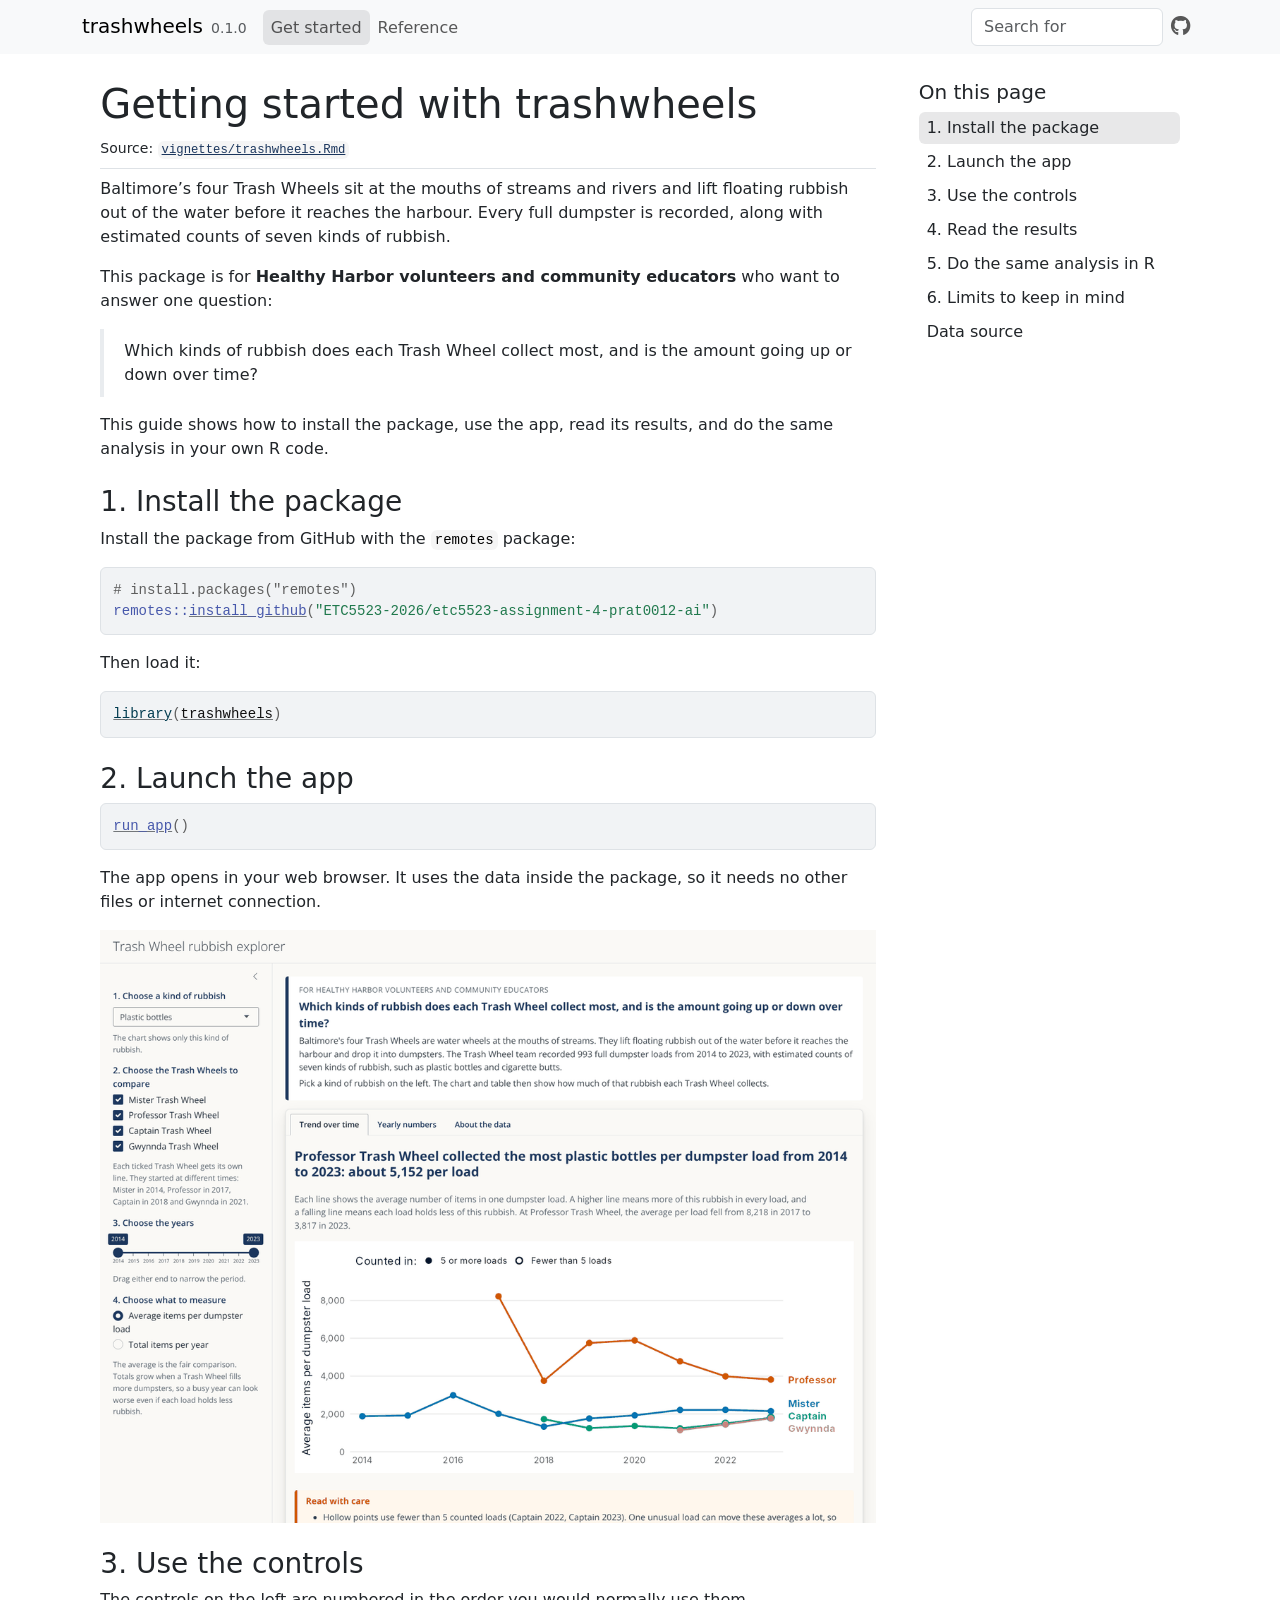
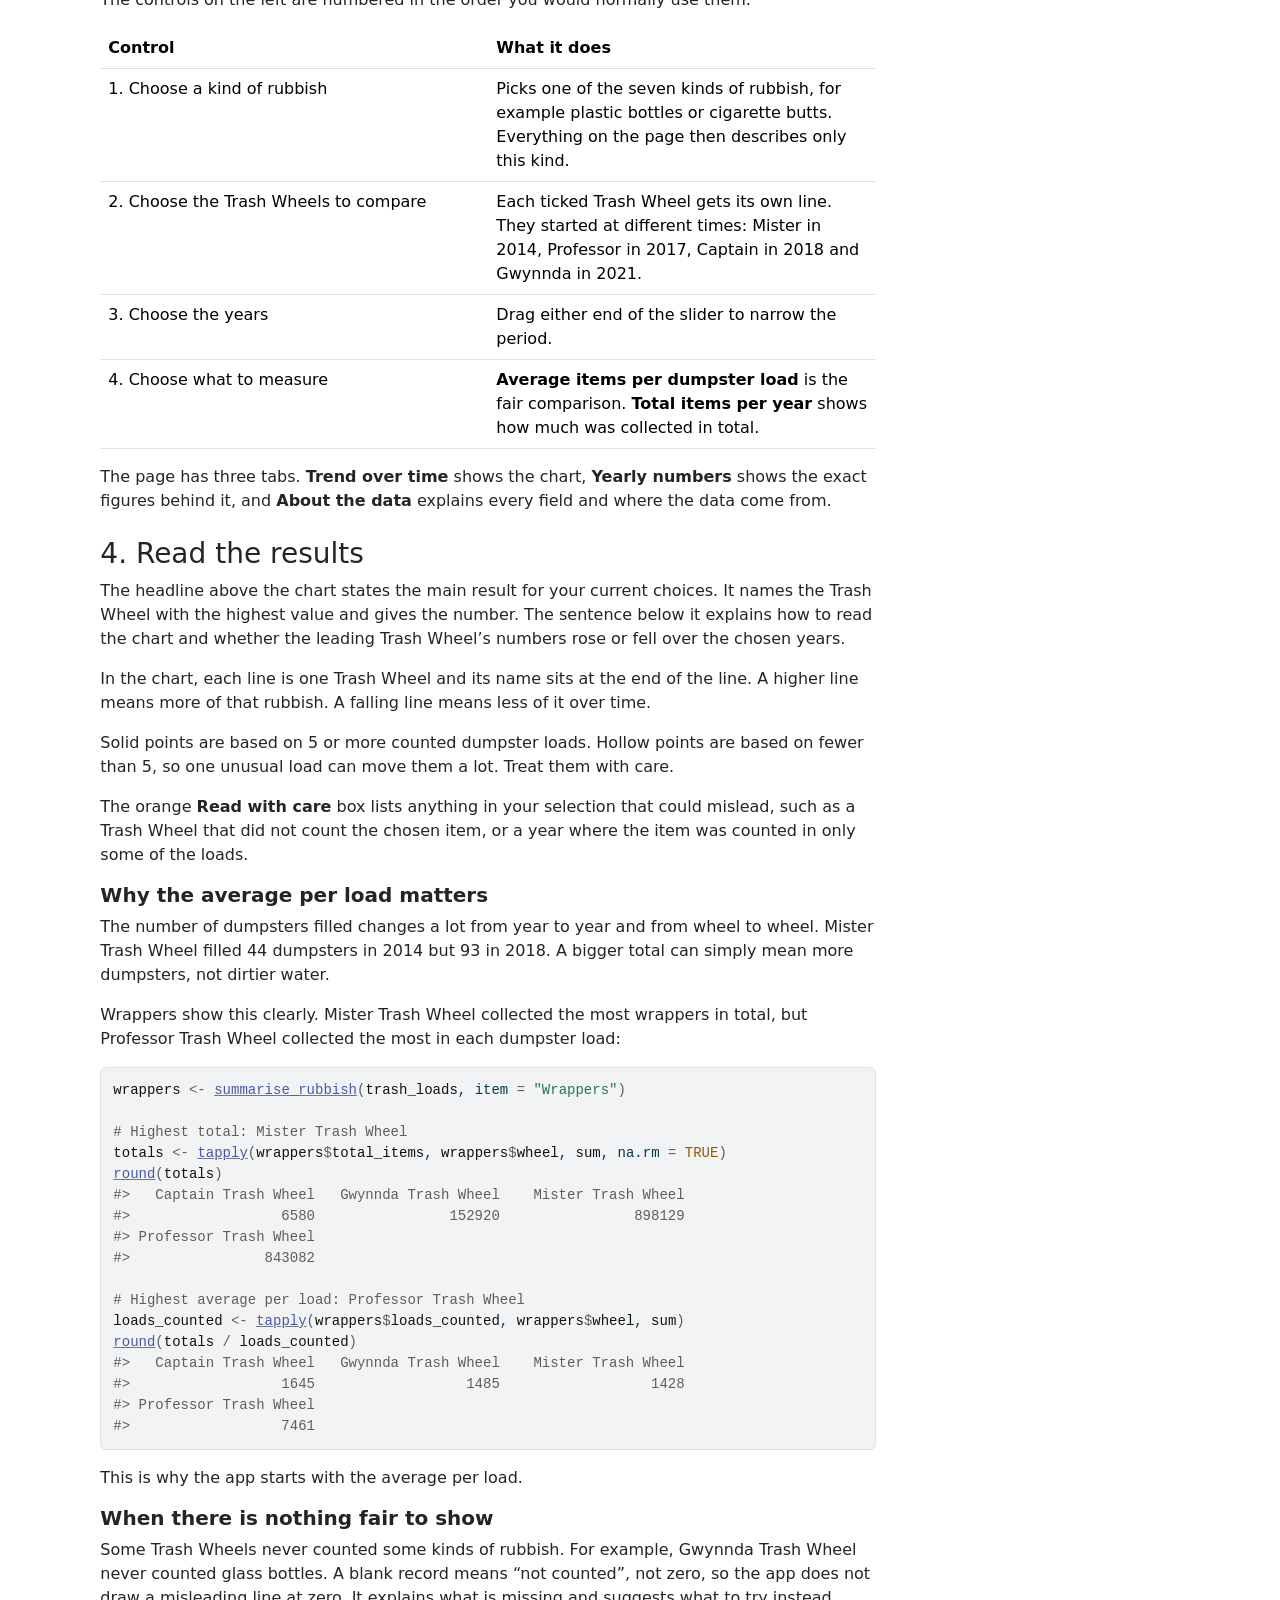
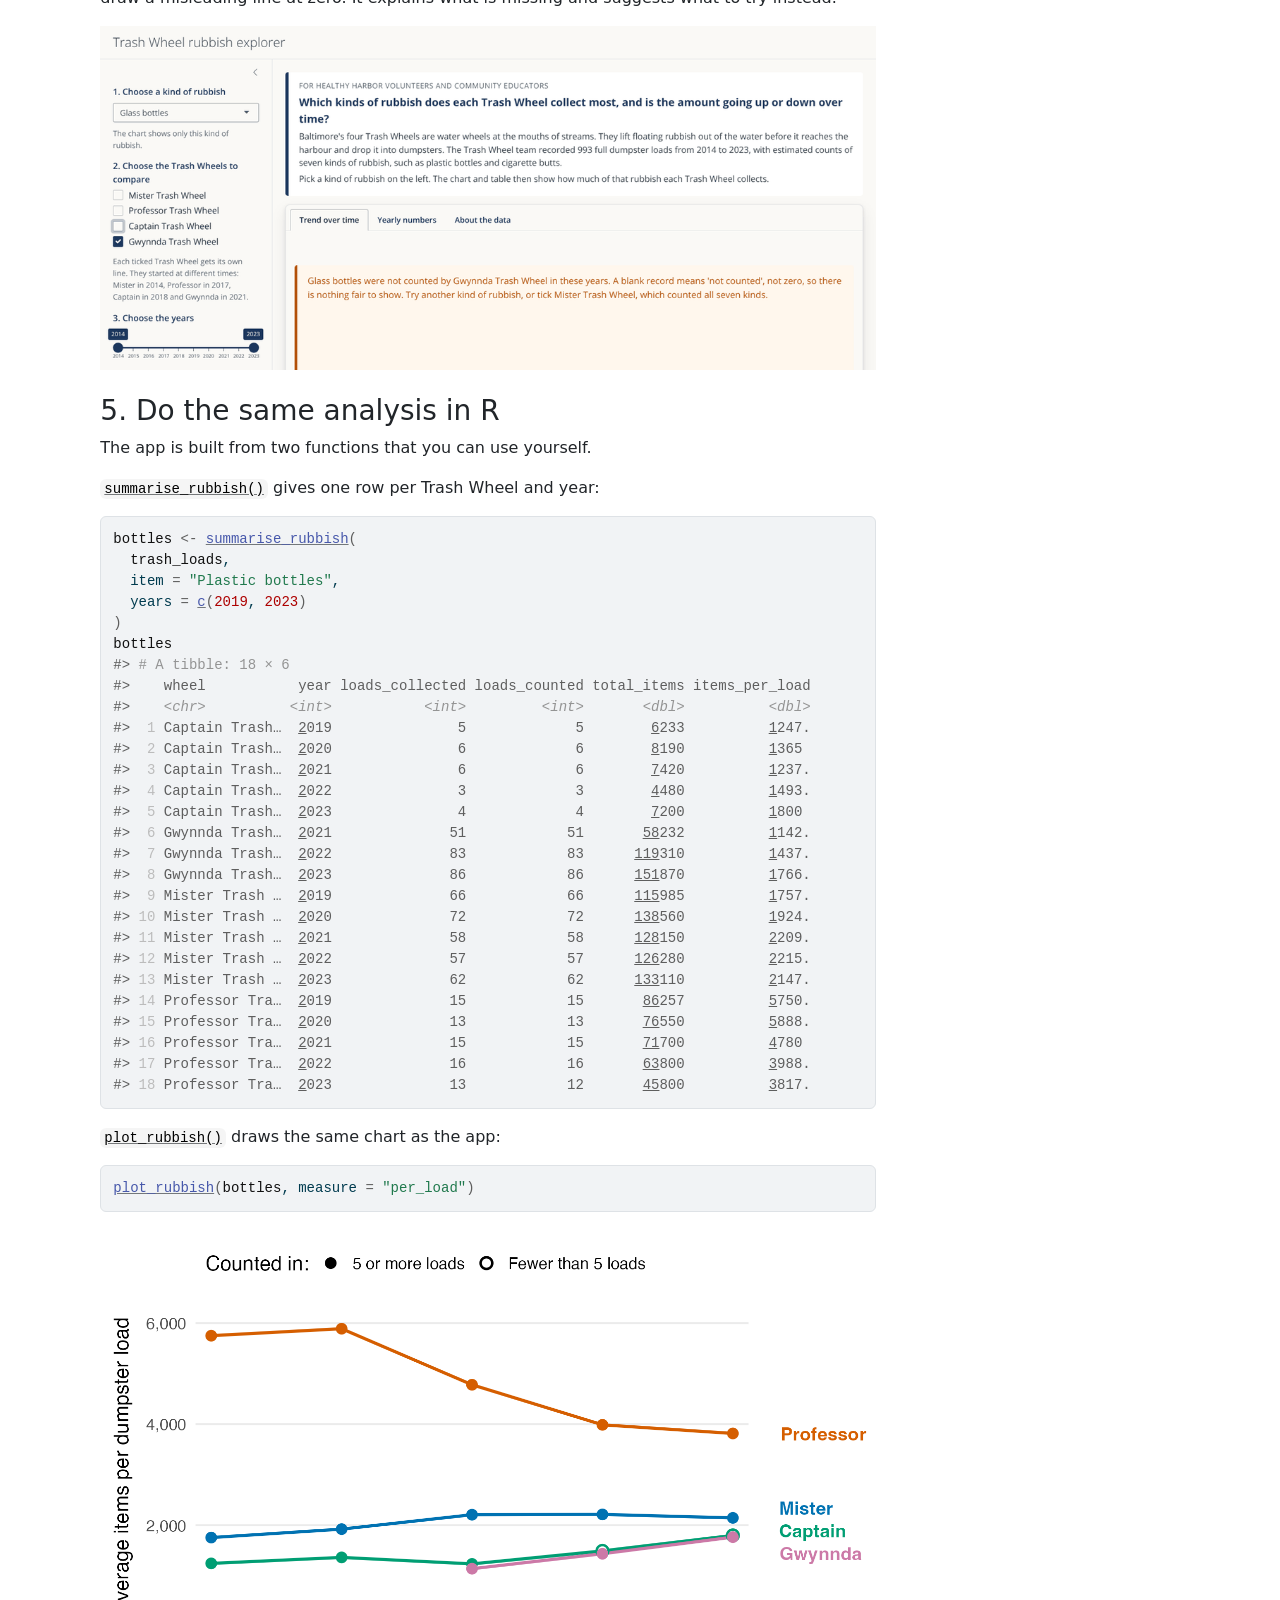
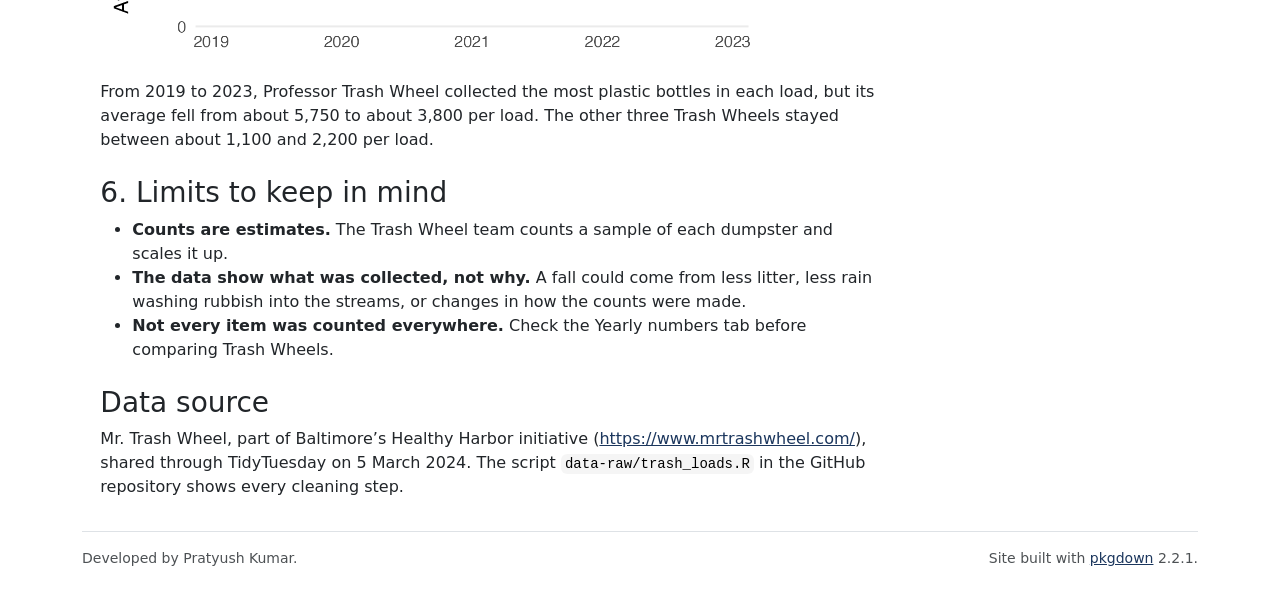
==== commit f208b924: "Rebuild pkgdown site" ====
--- a/docs/articles/trashwheels.html
+++ b/docs/articles/trashwheels.html
@@ -66,8 +66,8 @@
 <p>This package is for <strong>Healthy Harbor volunteers and community
 educators</strong> who want to answer one question:</p>
 <blockquote>
-<p>Which kinds of rubbish does each Trash Wheel collect most, and is it
-going up or down over time?</p>
+<p>Which kinds of rubbish does each Trash Wheel collect most, and is the
+amount going up or down over time?</p>
 </blockquote>
 <p>This guide shows how to install the package, use the app, read its
 results, and do the same analysis in your own R code.</p>
